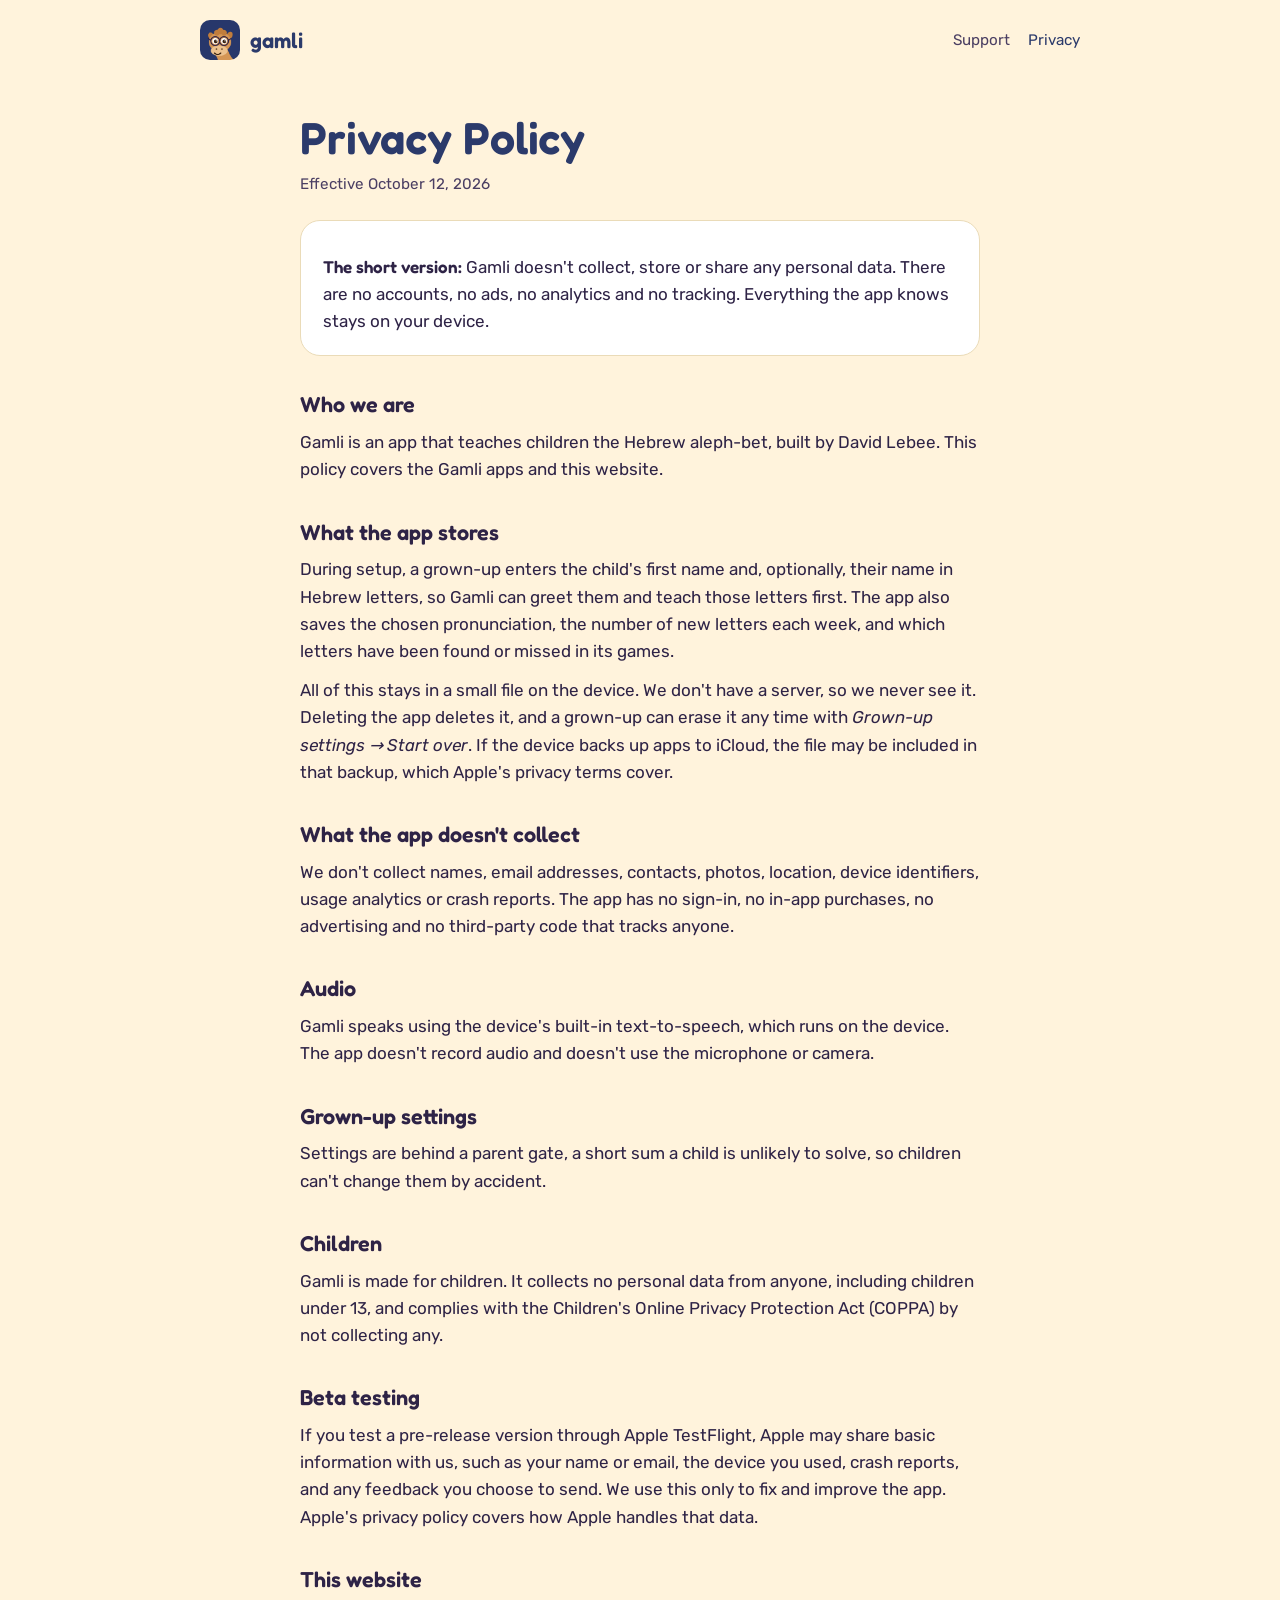
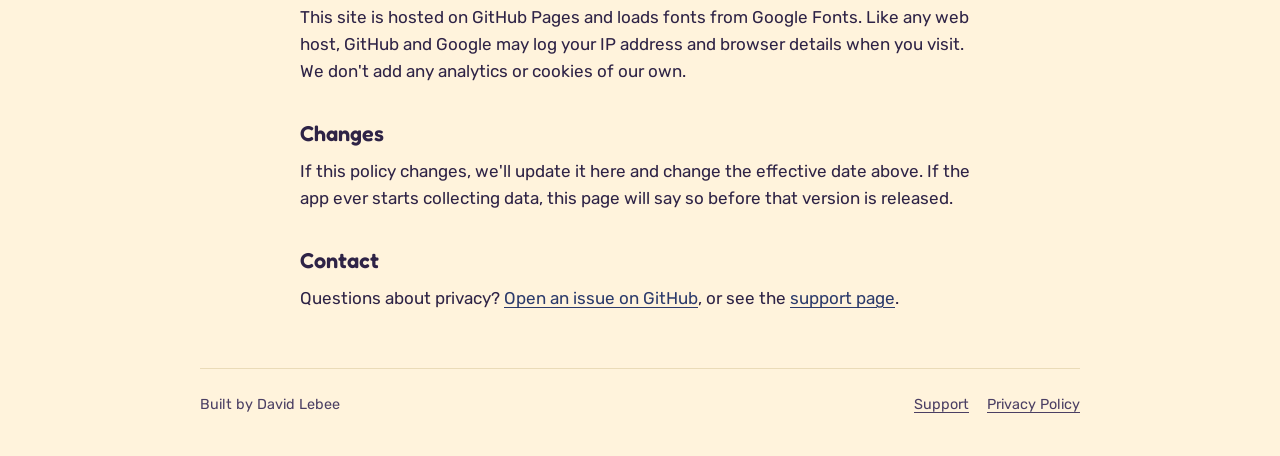
==== privacy/index.html @ b27580ad "Add the Gamli website, privacy policy and support page Co-Authored-By: Claude Opus 5.5 <noreply@anth" ====
<!doctype html>
<html lang="en">
<head>
<meta charset="utf-8">
<meta name="viewport" content="width=device-width, initial-scale=1">
<title>Gamli Privacy Policy</title>
<meta name="description" content="Gamli collects no personal data. Progress stays on your device.">
<link rel="icon" href="../assets/favicon.png">
<link rel="apple-touch-icon" href="../assets/apple-touch-icon.png">
<link rel="preconnect" href="https://fonts.googleapis.com">
<link rel="preconnect" href="https://fonts.gstatic.com" crossorigin>
<link rel="stylesheet" href="https://fonts.googleapis.com/css2?family=Fredoka:wght@500;600&family=Rubik:wght@400;500&display=swap">
<link rel="stylesheet" href="../assets/site.css">
</head>
<body>
<header class="top">
  <a class="brand" href="../"><img src="../assets/icon-256.png" alt=""><span>gamli</span></a>
  <nav><a href="../support/">Support</a><a href="./" aria-current="page">Privacy</a></nav>
</header>

<main class="narrow doc">
  <h1>Privacy Policy</h1>
  <p class="meta">Effective October 12, 2026</p>

  <div class="summary">
    <p><b>The short version:</b> Gamli doesn't collect, store or share any personal data. There are no accounts, no ads, no analytics and no tracking. Everything the app knows stays on your device.</p>
  </div>

  <h2>Who we are</h2>
  <p>Gamli is an app that teaches children the Hebrew aleph-bet, built by David Lebee. This policy covers the Gamli apps and this website.</p>

  <h2>What the app stores</h2>
  <p>During setup, a grown-up enters the child's first name and, optionally, their name in Hebrew letters, so Gamli can greet them and teach those letters first. The app also saves the chosen pronunciation, the number of new letters each week, and which letters have been found or missed in its games.</p>
  <p>All of this stays in a small file on the device. We don't have a server, so we never see it. Deleting the app deletes it, and a grown-up can erase it any time with <em>Grown-up settings → Start over</em>. If the device backs up apps to iCloud, the file may be included in that backup, which Apple's privacy terms cover.</p>

  <h2>What the app doesn't collect</h2>
  <p>We don't collect names, email addresses, contacts, photos, location, device identifiers, usage analytics or crash reports. The app has no sign-in, no in-app purchases, no advertising and no third-party code that tracks anyone.</p>

  <h2>Audio</h2>
  <p>Gamli speaks using the device's built-in text-to-speech, which runs on the device. The app doesn't record audio and doesn't use the microphone or camera.</p>

  <h2>Grown-up settings</h2>
  <p>Settings are behind a parent gate, a short sum a child is unlikely to solve, so children can't change them by accident.</p>

  <h2>Children</h2>
  <p>Gamli is made for children. It collects no personal data from anyone, including children under 13, and complies with the Children's Online Privacy Protection Act (COPPA) by not collecting any.</p>

  <h2>Beta testing</h2>
  <p>If you test a pre-release version through Apple TestFlight, Apple may share basic information with us, such as your name or email, the device you used, crash reports, and any feedback you choose to send. We use this only to fix and improve the app. Apple's privacy policy covers how Apple handles that data.</p>

  <h2>This website</h2>
  <p>This site is hosted on GitHub Pages and loads fonts from Google Fonts. Like any web host, GitHub and Google may log your IP address and browser details when you visit. We don't add any analytics or cookies of our own.</p>

  <h2>Changes</h2>
  <p>If this policy changes, we'll update it here and change the effective date above. If the app ever starts collecting data, this page will say so before that version is released.</p>

  <h2>Contact</h2>
  <p>Questions about privacy? <a href="https://github.com/dlebee/gamli-public/issues">Open an issue on GitHub</a>, or see the <a href="../support/">support page</a>.</p>
</main>

<footer>
  <span>Built by David Lebee</span>
  <nav><a href="../support/">Support</a><a href="./">Privacy Policy</a></nav>
</footer>
</body>
</html>
---- assets/site.css ----
/* Gamli site. Colors from the Gamli brand board. */
:root {
  --tapestry: #A3282B; --navy: #2B3A6B; --gold: #E8A93A; --olive: #2F7D6D;
  --sunrise: #FFC93C; --sky: #3D7BF2; --ink: #2E2346; --mute: #4B3F63;
  --ground: #FFF3DC; --panel: #FFFFFF; --line: #EADBB8;
  --display: "Fredoka", "Rubik", ui-rounded, system-ui, sans-serif;
  --body: "Rubik", system-ui, sans-serif;
  color-scheme: light;
}
* { box-sizing: border-box; }
html { -webkit-text-size-adjust: 100%; }
body { margin: 0; background: var(--ground); color: var(--ink); font: 17px/1.6 var(--body); padding-inline: 20px; }
a { color: var(--navy); text-underline-offset: 3px; }
a:focus-visible { outline: 3px solid var(--sunrise); outline-offset: 2px; border-radius: 6px; }
h1, h2, h3 { font-family: var(--display); line-height: 1.15; margin: 0; text-wrap: balance; }
p { margin: 0; }
.he { font-family: var(--display); direction: rtl; unicode-bidi: isolate; }

.top { display: flex; align-items: center; justify-content: space-between; gap: 16px; padding-block: 20px; max-width: 880px; margin: 0 auto; }
.brand { display: flex; align-items: center; gap: 10px; text-decoration: none; color: var(--navy); }
.brand img { width: 40px; height: 40px; border-radius: 10px; }
.brand span { font-family: var(--display); font-weight: 600; font-size: 1.35rem; }
.top nav { display: flex; gap: 18px; font-size: .95rem; }
.top nav a { color: var(--mute); text-decoration: none; }
.top nav a:hover, .top nav a[aria-current="page"] { color: var(--navy); }

.wrap { max-width: 880px; margin: 0 auto; }
.narrow { max-width: 680px; margin: 0 auto; }
.hero { display: grid; grid-template-columns: auto 1fr; gap: 36px; align-items: center; padding-block: 48px 56px; }
.hero img { width: 160px; height: 160px; border-radius: 36px; box-shadow: 0 24px 48px -24px rgba(43, 58, 107, .55); }
.hero h1 { font-size: clamp(2.6rem, 7vw, 4.2rem); font-weight: 600; color: var(--navy); }
.tagline { margin-top: 10px; display: flex; flex-direction: column; }
.tagline .he { font-size: 1.7rem; font-weight: 600; color: var(--tapestry); text-align: left; }
.tagline .en { color: var(--mute); }
.lede { color: var(--mute); margin-top: 16px; max-width: 52ch; }
.badge { display: inline-block; margin-top: 20px; padding: 8px 14px; border-radius: 999px; background: color-mix(in srgb, var(--sunrise) 45%, var(--panel)); font-weight: 500; font-size: .9rem; }

.doc { padding-block: 32px 56px; }
.doc h1 { font-size: clamp(2rem, 5vw, 2.8rem); font-weight: 600; color: var(--navy); }
.doc .meta { color: var(--mute); margin-top: 8px; font-size: .95rem; }
.doc h2 { font-size: 1.35rem; font-weight: 600; margin-top: 36px; }
.doc p, .doc ul { margin-top: 12px; }
.doc ul { padding-left: 1.2em; }
.doc li + li { margin-top: 6px; }
.summary { background: var(--panel); border: 1px solid var(--line); border-radius: 20px; padding: 20px 22px; margin-top: 24px; }
.summary b { font-family: var(--display); font-weight: 600; }

footer { border-top: 1px solid var(--line); padding-block: 24px 40px; max-width: 880px; margin: 0 auto; display: flex; justify-content: space-between; flex-wrap: wrap; gap: 12px; color: var(--mute); font-size: .9rem; }
footer nav { display: flex; gap: 18px; }
footer a { color: var(--mute); }

@media (max-width: 640px) {
  .hero { grid-template-columns: 1fr; gap: 20px; padding-block: 24px 40px; }
  .hero img { width: 112px; height: 112px; border-radius: 26px; }
}
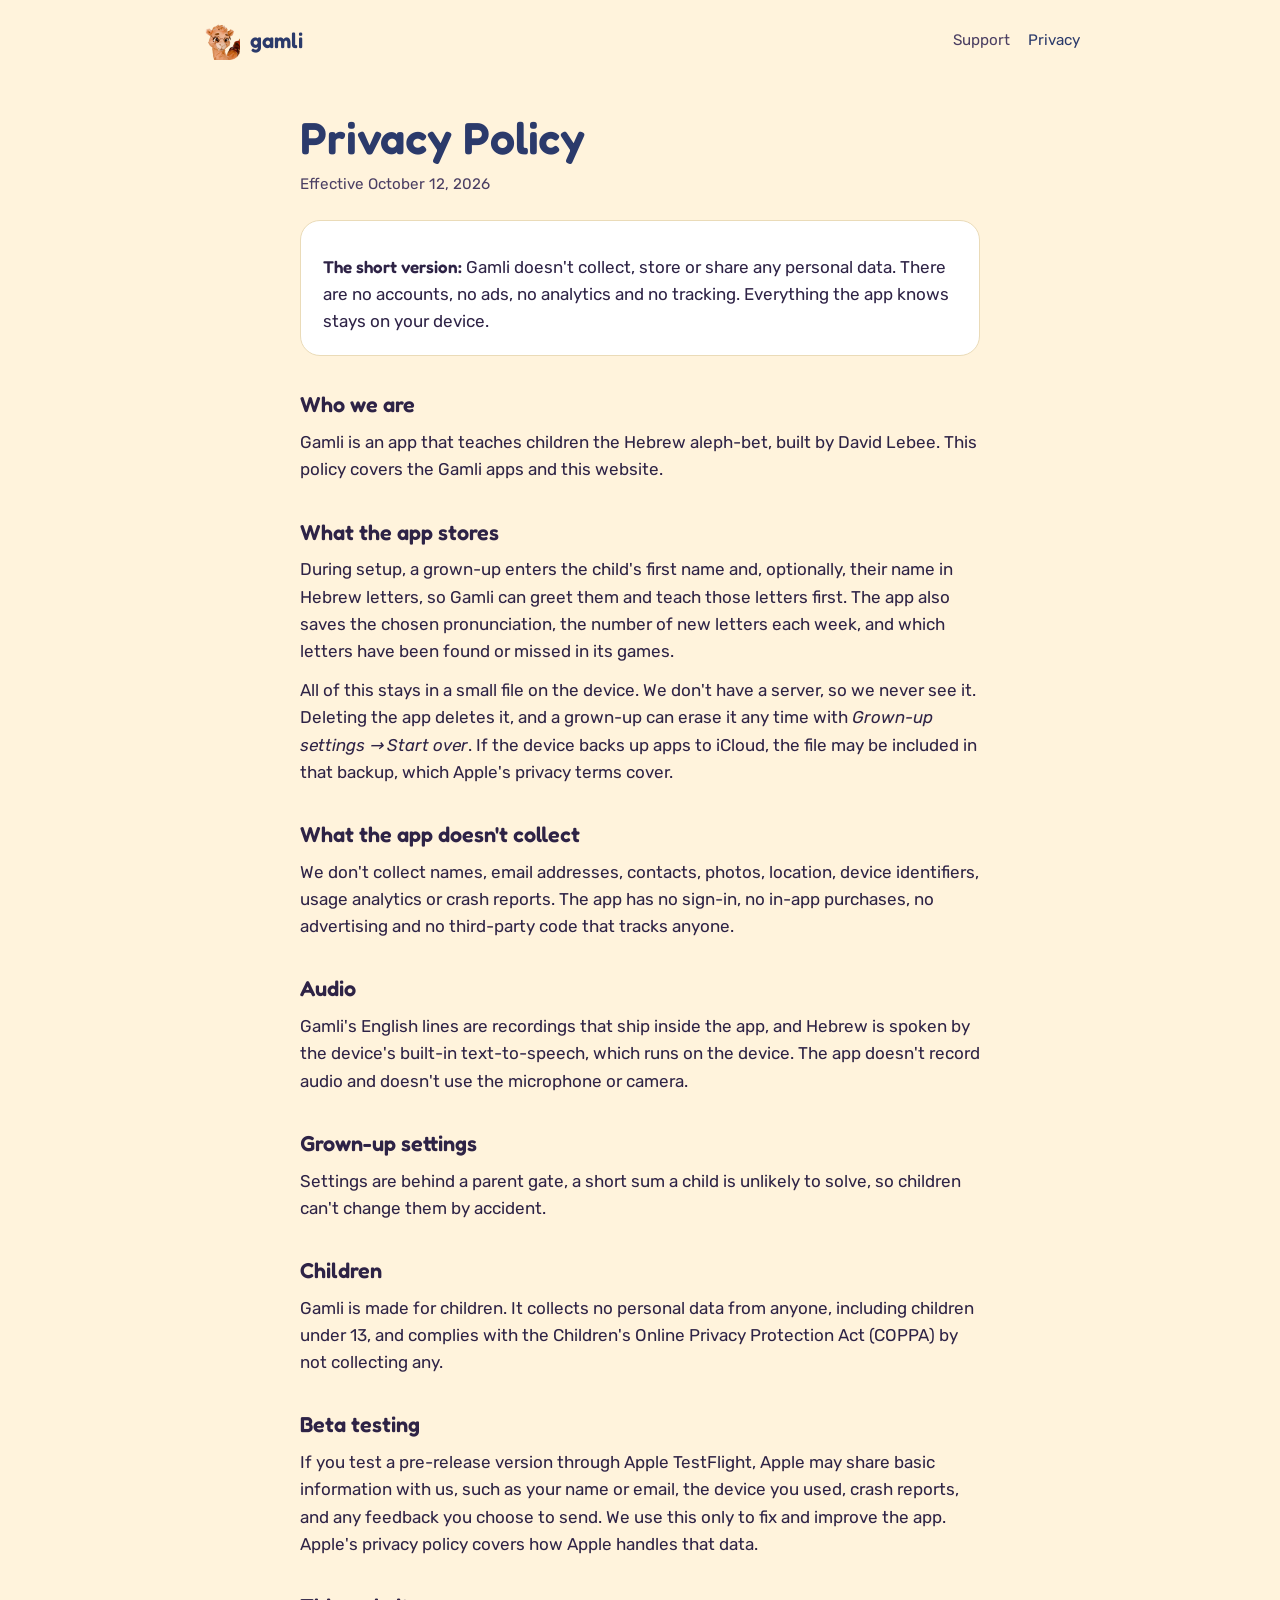
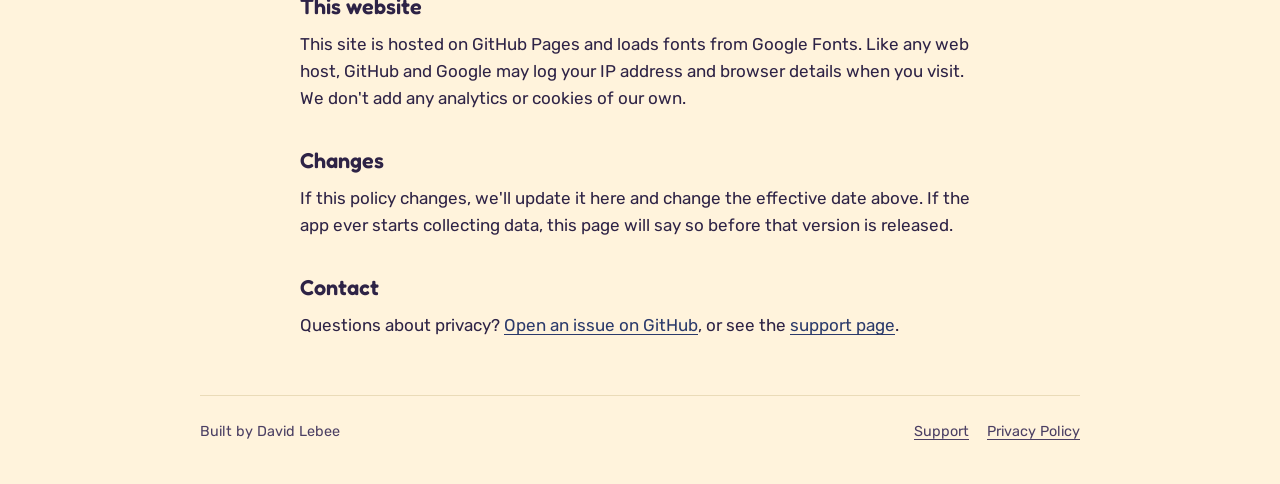
==== commit f9659299: "Privacy: mention the recorded voice Co-Authored-By: Claude Opus 5.5 <noreply@anthropic.com>" ====
--- a/privacy/index.html
+++ b/privacy/index.html
@@ -37,7 +37,7 @@
   <p>We don't collect names, email addresses, contacts, photos, location, device identifiers, usage analytics or crash reports. The app has no sign-in, no in-app purchases, no advertising and no third-party code that tracks anyone.</p>
 
   <h2>Audio</h2>
-  <p>Gamli speaks using the device's built-in text-to-speech, which runs on the device. The app doesn't record audio and doesn't use the microphone or camera.</p>
+  <p>Gamli's English lines are recordings that ship inside the app, and Hebrew is spoken by the device's built-in text-to-speech, which runs on the device. The app doesn't record audio and doesn't use the microphone or camera.</p>
 
   <h2>Grown-up settings</h2>
   <p>Settings are behind a parent gate, a short sum a child is unlikely to solve, so children can't change them by accident.</p>
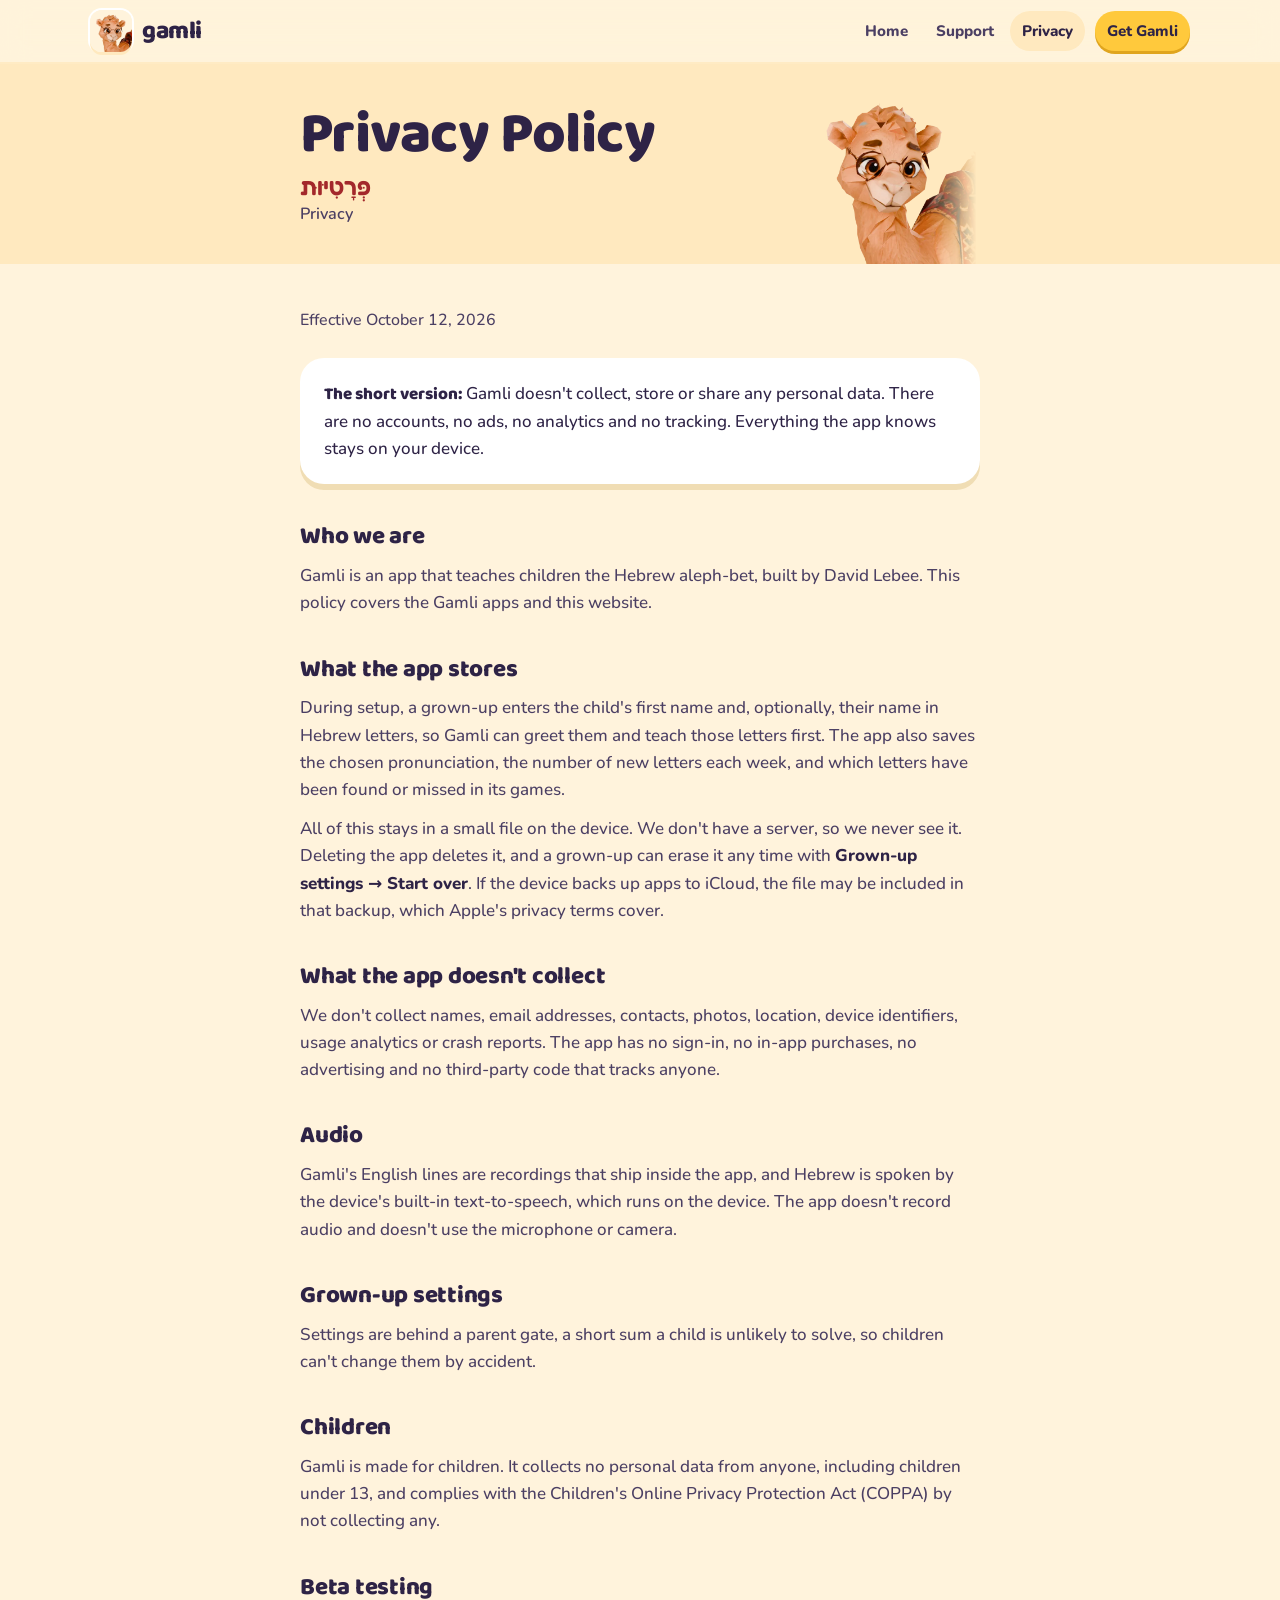
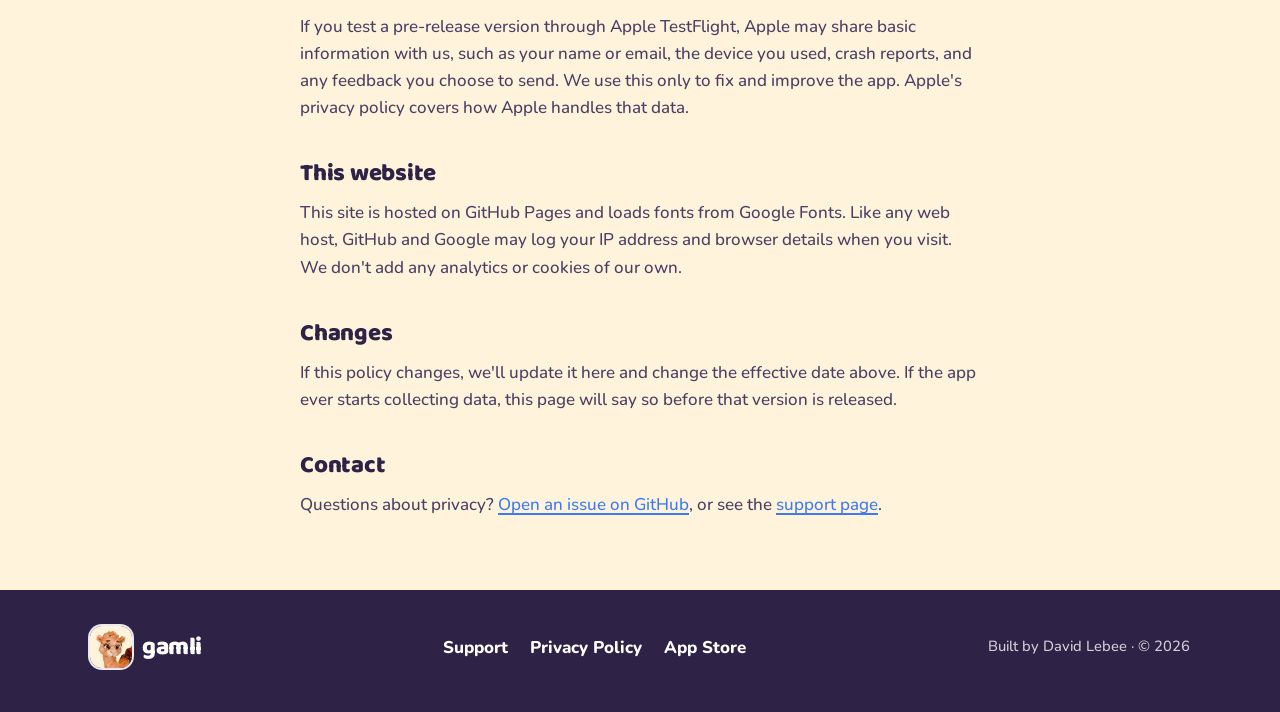
==== commit 3645d9f0: "Redesigned site: parallax hero, journey, games, grown-ups, FAQ Co-Authored-By: Claude Opus 5.5 <nore" ====
--- a/privacy/index.html
+++ b/privacy/index.html
@@ -6,20 +6,37 @@
 <title>Gamli Privacy Policy</title>
 <meta name="description" content="Gamli collects no personal data. Progress stays on your device.">
 <link rel="icon" href="../assets/favicon.png">
+<meta name="theme-color" content="#FFF3DC">
 <link rel="apple-touch-icon" href="../assets/apple-touch-icon.png">
 <link rel="preconnect" href="https://fonts.googleapis.com">
 <link rel="preconnect" href="https://fonts.gstatic.com" crossorigin>
-<link rel="stylesheet" href="https://fonts.googleapis.com/css2?family=Fredoka:wght@500;600&family=Rubik:wght@400;500&display=swap">
+<link rel="stylesheet" href="https://fonts.googleapis.com/css2?family=Baloo+2:wght@600;700;800&family=Fredoka:wght@500;600&family=Nunito:wght@500;700;800&display=swap">
 <link rel="stylesheet" href="../assets/site.css">
 </head>
 <body>
 <header class="top">
-  <a class="brand" href="../"><img src="../assets/icon-256.png" alt=""><span>gamli</span></a>
-  <nav><a href="../support/">Support</a><a href="./" aria-current="page">Privacy</a></nav>
+  <div class="wrap top-inner">
+    <a class="brand" href="../"><img src="../assets/icon-256.png" alt="" width="42" height="42"><span>gamli</span></a>
+    <nav aria-label="Main">
+      <a class="wide" href="../">Home</a>
+      <a href="../support/">Support</a>
+      <a href="../privacy/" aria-current="page">Privacy</a>
+      <a class="pill wide" href="https://apps.apple.com/app/id6821842256">Get Gamli</a>
+    </nav>
+  </div>
 </header>
 
+<section class="doc-hero">
+  <div class="narrow">
+    <div>
+      <h1>Privacy Policy</h1>
+      <p class="duo"><span class="he">פְּרָטִיּוּת</span><span class="en">Privacy</span></p>
+    </div>
+    <img class="fade-right" src="../assets/gamli/face.webp" alt="" width="640" height="640">
+  </div>
+</section>
+
 <main class="narrow doc">
-  <h1>Privacy Policy</h1>
   <p class="meta">Effective October 12, 2026</p>
 
   <div class="summary">
@@ -58,9 +75,12 @@
   <p>Questions about privacy? <a href="https://github.com/dlebee/gamli-public/issues">Open an issue on GitHub</a>, or see the <a href="../support/">support page</a>.</p>
 </main>
 
-<footer>
-  <span>Built by David Lebee</span>
-  <nav><a href="../support/">Support</a><a href="./">Privacy Policy</a></nav>
+<footer class="foot">
+  <div class="wrap">
+    <a class="brand" href="../"><img src="../assets/icon-256.png" alt="" width="42" height="42"><span>gamli</span></a>
+    <nav aria-label="Footer"><a href="../support/">Support</a><a href="../privacy/">Privacy Policy</a><a href="https://apps.apple.com/app/id6821842256">App Store</a></nav>
+    <p class="credit">Built by David Lebee · © 2026</p>
+  </div>
 </footer>
 </body>
 </html>
--- a/assets/site.css
+++ b/assets/site.css
@@ -1,55 +1,481 @@
-/* Gamli site. Colors from the Gamli brand board. */
+/* Gamli site. Colors from the Gamli brand board; shared by the home, support and privacy pages. */
 :root {
-  --tapestry: #A3282B; --navy: #2B3A6B; --gold: #E8A93A; --olive: #2F7D6D;
-  --sunrise: #FFC93C; --sky: #3D7BF2; --ink: #2E2346; --mute: #4B3F63;
-  --ground: #FFF3DC; --panel: #FFFFFF; --line: #EADBB8;
-  --display: "Fredoka", "Rubik", ui-rounded, system-ui, sans-serif;
-  --body: "Rubik", system-ui, sans-serif;
+  --sand: #FFF3DC;
+  --sand-deep: #FFE9BF;
+  --sun: #FFC93C;
+  --sun-deep: #E0A51E;
+  --night: #2E2346;
+  --night-deep: #221A36;
+  --mute: #4B3F63;
+  --sky: #3D7BF2;
+  --berry: #FF5A8A;
+  --oasis: #1FB5A8;
+  --tapestry: #A3282B;
+  --gold: #E8A93A;
+  --panel: #FFFFFF;
+  --line: #F0DDB4;
+  --display: "Baloo 2", "Fredoka", ui-rounded, system-ui, sans-serif;
+  --body: "Nunito", "Fredoka", ui-rounded, system-ui, sans-serif;
+  --hebrew: "Fredoka", "Baloo 2", system-ui, sans-serif;
+  --radius: 28px;
+  --gutter: 20px;
   color-scheme: light;
 }
+
 * { box-sizing: border-box; }
-html { -webkit-text-size-adjust: 100%; }
-body { margin: 0; background: var(--ground); color: var(--ink); font: 17px/1.6 var(--body); padding-inline: 20px; }
-a { color: var(--navy); text-underline-offset: 3px; }
-a:focus-visible { outline: 3px solid var(--sunrise); outline-offset: 2px; border-radius: 6px; }
-h1, h2, h3 { font-family: var(--display); line-height: 1.15; margin: 0; text-wrap: balance; }
+html { -webkit-text-size-adjust: 100%; scroll-behavior: smooth; scroll-padding-top: 80px; }
+body {
+  margin: 0; background: var(--sand); color: var(--night);
+  font: 500 17px/1.6 var(--body); overflow-x: clip;
+}
+img, video { max-width: 100%; height: auto; }
+a { color: var(--sky); text-underline-offset: 3px; text-decoration-thickness: 2px; }
+a:focus-visible, button:focus-visible, summary:focus-visible { outline: 3px solid var(--sky); outline-offset: 3px; border-radius: 10px; }
+h1, h2, h3 { font-family: var(--display); line-height: 1.08; margin: 0; text-wrap: balance; letter-spacing: -.01em; }
 p { margin: 0; }
-.he { font-family: var(--display); direction: rtl; unicode-bidi: isolate; }
-
-.top { display: flex; align-items: center; justify-content: space-between; gap: 16px; padding-block: 20px; max-width: 880px; margin: 0 auto; }
-.brand { display: flex; align-items: center; gap: 10px; text-decoration: none; color: var(--navy); }
-.brand img { width: 40px; height: 40px; border-radius: 10px; }
-.brand span { font-family: var(--display); font-weight: 600; font-size: 1.35rem; }
-.top nav { display: flex; gap: 18px; font-size: .95rem; }
-.top nav a { color: var(--mute); text-decoration: none; }
-.top nav a:hover, .top nav a[aria-current="page"] { color: var(--navy); }
-
-.wrap { max-width: 880px; margin: 0 auto; }
-.narrow { max-width: 680px; margin: 0 auto; }
-.hero { display: grid; grid-template-columns: auto 1fr; gap: 36px; align-items: center; padding-block: 48px 56px; }
-.hero img { width: 160px; height: 160px; border-radius: 36px; box-shadow: 0 24px 48px -24px rgba(43, 58, 107, .55); }
-.hero h1 { font-size: clamp(2.6rem, 7vw, 4.2rem); font-weight: 600; color: var(--navy); }
-.tagline { margin-top: 10px; display: flex; flex-direction: column; }
-.tagline .he { font-size: 1.7rem; font-weight: 600; color: var(--tapestry); text-align: left; }
-.tagline .en { color: var(--mute); }
-.lede { color: var(--mute); margin-top: 16px; max-width: 52ch; }
-.badge { display: inline-block; margin-top: 20px; padding: 8px 14px; border-radius: 999px; background: color-mix(in srgb, var(--sunrise) 45%, var(--panel)); font-weight: 500; font-size: .9rem; }
-
-.doc { padding-block: 32px 56px; }
-.doc h1 { font-size: clamp(2rem, 5vw, 2.8rem); font-weight: 600; color: var(--navy); }
-.doc .meta { color: var(--mute); margin-top: 8px; font-size: .95rem; }
-.doc h2 { font-size: 1.35rem; font-weight: 600; margin-top: 36px; }
-.doc p, .doc ul { margin-top: 12px; }
+.wrap { max-width: 1140px; margin: 0 auto; padding-inline: var(--gutter); }
+.narrow { max-width: 720px; margin: 0 auto; padding-inline: var(--gutter); }
+.sr-only { position: absolute; width: 1px; height: 1px; overflow: hidden; clip: rect(0 0 0 0); white-space: nowrap; }
+
+/* Hebrew always sits above its English. */
+.he { font-family: var(--hebrew); direction: rtl; unicode-bidi: isolate; font-weight: 600; }
+.duo { display: flex; flex-direction: column; gap: 0; }
+.duo .he { line-height: 1.25; }
+.duo .en { font-size: .88em; color: var(--mute); font-weight: 600; }
+
+/* ---------- header ---------- */
+.top {
+  position: sticky; top: 0; z-index: 50;
+  background: color-mix(in srgb, var(--sand) 84%, transparent);
+  -webkit-backdrop-filter: blur(14px) saturate(1.3); backdrop-filter: blur(14px) saturate(1.3);
+  border-bottom: 2px solid color-mix(in srgb, var(--sand-deep) 80%, transparent);
+}
+.top-inner { display: flex; align-items: center; justify-content: space-between; gap: 16px; padding-block: 10px; }
+.brand { display: flex; align-items: center; gap: 10px; text-decoration: none; color: var(--night); }
+.brand img { width: 42px; height: 42px; border-radius: 12px; box-shadow: 0 3px 0 var(--sand-deep), 0 0 0 2px #fff; }
+.brand span { font-family: var(--display); font-weight: 800; font-size: 1.55rem; letter-spacing: -.02em; line-height: 1; }
+.top nav { display: flex; align-items: center; gap: 4px; }
+.top nav a {
+  color: var(--mute); text-decoration: none; font-weight: 800; font-size: .95rem;
+  padding: 8px 12px; border-radius: 999px; transition: background .2s ease, color .2s ease;
+}
+.top nav a:hover { background: var(--sand-deep); color: var(--night); }
+.top nav a[aria-current="page"] { background: var(--sand-deep); color: var(--night); }
+.top nav .pill { background: var(--sun); color: var(--night); box-shadow: 0 3px 0 var(--sun-deep); margin-left: 6px; }
+.top nav .pill:hover { background: var(--sun); transform: translateY(-1px); }
+
+/* ---------- chunky buttons ---------- */
+.button {
+  --face: var(--sun); --ledge: var(--sun-deep); --ink: var(--night);
+  display: inline-flex; align-items: center; justify-content: center; gap: 10px;
+  padding: 16px 26px 14px; border-radius: 22px; background: var(--face); color: var(--ink);
+  font-family: var(--display); font-weight: 800; font-size: 1.15rem; line-height: 1.1; text-decoration: none;
+  box-shadow: 0 6px 0 var(--ledge), 0 16px 28px -14px rgba(46, 35, 70, .55);
+  transform: translateY(0); transition: transform .15s ease, box-shadow .15s ease;
+}
+.button:hover { transform: translateY(-2px); box-shadow: 0 8px 0 var(--ledge), 0 20px 30px -14px rgba(46, 35, 70, .55); }
+.button:active { transform: translateY(5px); box-shadow: 0 1px 0 var(--ledge), 0 6px 12px -8px rgba(46, 35, 70, .5); }
+.button small { display: block; font-family: var(--body); font-size: .72rem; font-weight: 800; letter-spacing: .06em; text-transform: uppercase; opacity: .7; }
+.button .stack { display: flex; flex-direction: column; align-items: flex-start; }
+.button svg { width: 26px; height: 26px; flex: none; }
+.button.ghost { --face: #fff; --ledge: var(--sand-deep); }
+.button.white { --face: #fff; --ledge: var(--sun-deep); }
+
+/* ---------- long-form pages (support, privacy) ---------- */
+.doc-hero { background: var(--sand-deep); padding-block: 40px 36px; position: relative; overflow: hidden; }
+.doc-hero .narrow { display: flex; align-items: center; justify-content: space-between; gap: 20px; }
+.doc-hero h1 { font-size: clamp(2.4rem, 7vw, 3.6rem); font-weight: 800; }
+.doc-hero .duo { margin-top: 6px; font-size: 1.15rem; }
+.doc-hero .duo .he { color: var(--tapestry); font-size: 1.5rem; text-align: left; }
+.doc-hero img { width: clamp(110px, 26vw, 180px); height: auto; flex: none; margin-block: -20px -36px; }
+.doc-hero img.fade-right { -webkit-mask: linear-gradient(to right, #000 70%, transparent 98%); mask: linear-gradient(to right, #000 70%, transparent 98%); }
+.doc { padding-block: 32px 72px; }
+.doc .meta { color: var(--mute); font-size: 1rem; }
+.doc h2 { font-size: 1.5rem; font-weight: 800; margin-top: 40px; }
+.doc p, .doc ul { margin-top: 12px; color: var(--mute); }
 .doc ul { padding-left: 1.2em; }
 .doc li + li { margin-top: 6px; }
-.summary { background: var(--panel); border: 1px solid var(--line); border-radius: 20px; padding: 20px 22px; margin-top: 24px; }
-.summary b { font-family: var(--display); font-weight: 600; }
-
-footer { border-top: 1px solid var(--line); padding-block: 24px 40px; max-width: 880px; margin: 0 auto; display: flex; justify-content: space-between; flex-wrap: wrap; gap: 12px; color: var(--mute); font-size: .9rem; }
-footer nav { display: flex; gap: 18px; }
-footer a { color: var(--mute); }
-
-@media (max-width: 640px) {
-  .hero { grid-template-columns: 1fr; gap: 20px; padding-block: 24px 40px; }
-  .hero img { width: 112px; height: 112px; border-radius: 26px; }
-}
+.doc em { font-style: normal; font-weight: 800; color: var(--night); }
+.summary {
+  background: var(--panel); border-radius: 24px; padding: 22px 24px; margin-top: 24px;
+  box-shadow: 0 6px 0 var(--line);
+}
+.summary p { color: var(--night); margin: 0; }
+.summary b { font-family: var(--display); font-weight: 800; }
+.doc .card-q { background: var(--panel); border-radius: 24px; padding: 6px 24px 22px; margin-top: 18px; box-shadow: 0 6px 0 var(--line); }
+.doc .card-q h2 { margin-top: 16px; font-size: 1.3rem; }
+
+/* ---------- footer ---------- */
+.foot { background: var(--night); color: rgba(255, 255, 255, .78); position: relative; z-index: 20; }
+.foot .wrap { display: flex; flex-wrap: wrap; align-items: center; justify-content: space-between; gap: 18px 28px; padding-block: 36px 44px; }
+.foot .brand { color: #fff; }
+.foot .brand img { box-shadow: 0 0 0 2px rgba(255, 255, 255, .9); }
+.foot nav { display: flex; flex-wrap: wrap; gap: 8px 22px; }
+.foot a { color: #fff; font-weight: 800; text-decoration: none; }
+.foot a:hover { color: var(--sun); }
+.foot .credit { font-size: .92rem; }
+.foot .credit .he { color: var(--sun); }
+
+@media (max-width: 760px) {
+  .top nav .wide { display: none; }
+  .brand span { font-size: 1.4rem; }
+}
+@media (max-width: 420px) {
+  .doc-hero img { margin-block: -10px -30px; }
+}
+
+/* ======================================================================
+   Home page
+   ====================================================================== */
+[data-speed] { translate: 0 var(--py, 0); will-change: translate; }
+
+/* Each band is a rounded sheet that slides up over the one before it. */
+.band { position: relative; padding-block: clamp(72px, 11vw, 132px); border-radius: 44px 44px 0 0; margin-top: -44px; }
+.band-night { background: var(--night); color: #fff; }
+.band-deep { background: var(--sand-deep); }
+.band-sand { background: var(--sand); }
+.band-sky { background: var(--sky); color: #fff; }
+.band-sun { background: var(--sun); }
+
+.kicker {
+  display: inline-flex; align-items: center; gap: 8px; margin-bottom: 14px;
+  font-family: var(--display); font-weight: 800; font-size: .9rem; letter-spacing: .12em; text-transform: uppercase;
+  color: var(--tapestry);
+}
+.kicker::before { content: ""; width: 12px; height: 12px; border-radius: 4px; background: currentColor; rotate: 45deg; }
+.section-head { text-align: center; max-width: 760px; margin: 0 auto clamp(40px, 6vw, 64px); }
+.section-head h2 { font-size: clamp(2.3rem, 6.4vw, 4rem); font-weight: 800; }
+.section-head .duo { margin-top: 12px; align-items: center; font-size: 1.1rem; }
+.section-head .duo .he { font-size: 1.7rem; color: var(--tapestry); }
+.section-head p.lede { margin-top: 16px; font-size: 1.15rem; color: var(--mute); }
+.band-night .section-head .duo .he, .band-sky .section-head .duo .he { color: var(--sun); }
+.band-night .duo .en, .band-sky .duo .en { color: rgba(255, 255, 255, .8); }
+.band-night .kicker, .band-sky .kicker { color: var(--sun); }
+
+/* ---------- hero ---------- */
+.hero {
+  position: relative; isolation: isolate; overflow: hidden;
+  background:
+    radial-gradient(60% 55% at 78% 46%, rgba(255, 201, 60, .45) 0%, rgba(255, 201, 60, 0) 70%),
+    linear-gradient(180deg, #FFF7E8 0%, var(--sand) 55%, var(--sand-deep) 100%);
+  padding-block: 28px 120px;
+}
+.hero-grid {
+  display: grid; grid-template-columns: 1.05fr .95fr; grid-template-areas: "title art" "body art";
+  column-gap: 32px; align-items: center; min-height: min(80svh, 760px);
+}
+.hero-title { grid-area: title; align-self: end; }
+.hero-body { grid-area: body; align-self: start; }
+.hero-art { grid-area: art; position: relative; display: grid; place-items: center; }
+.hero h1 { font-size: clamp(2.9rem, 7.4vw, 5.6rem); font-weight: 800; line-height: .98; letter-spacing: -.025em; }
+.hero h1 .name {
+  color: var(--tapestry); white-space: nowrap;
+  text-decoration: underline wavy var(--sun); text-decoration-thickness: .08em; text-underline-offset: .14em; text-decoration-skip-ink: none;
+}
+.hero .tagline { margin-top: 22px; font-size: 1.15rem; }
+.hero .tagline .he { font-size: 2rem; color: var(--tapestry); text-align: left; }
+.hero-lede { margin-top: 18px; font-size: 1.18rem; max-width: 40ch; color: var(--mute); }
+.cta { margin-top: 30px; display: flex; flex-wrap: wrap; align-items: center; gap: 18px 16px; }
+.fine { margin-top: 18px; display: flex; flex-wrap: wrap; gap: 8px; }
+.chip {
+  display: inline-flex; align-items: center; gap: 6px; padding: 6px 12px; border-radius: 999px;
+  background: #fff; font-size: .85rem; font-weight: 800; color: var(--mute); box-shadow: 0 3px 0 var(--line);
+}
+.chip::before { content: ""; width: 8px; height: 8px; border-radius: 50%; background: var(--oasis); }
+
+/* the sun and its slowly turning rays */
+.sun { position: absolute; width: min(600px, 92vw); aspect-ratio: 1; border-radius: 50%; z-index: -1; }
+.sun::before {
+  content: ""; position: absolute; inset: -18%; border-radius: 50%;
+  background: repeating-conic-gradient(from 0deg, rgba(255, 201, 60, .28) 0 9deg, transparent 9deg 22.5deg);
+  -webkit-mask: radial-gradient(closest-side, #000 55%, transparent 100%); mask: radial-gradient(closest-side, #000 55%, transparent 100%);
+  animation: spin 80s linear infinite;
+}
+.sun::after {
+  content: ""; position: absolute; inset: 12%; border-radius: 50%;
+  background: radial-gradient(circle at 40% 35%, #FFE08A 0%, var(--sun) 55%, #F7B92E 100%);
+  box-shadow: 0 0 0 18px rgba(255, 201, 60, .22), 0 0 0 40px rgba(255, 201, 60, .12);
+}
+@keyframes spin { to { rotate: 360deg; } }
+.gamli-hero { position: relative; width: min(640px, 112%); }
+.gamli-hero img { display: block; width: 100%; height: auto; filter: drop-shadow(0 26px 22px rgba(120, 72, 20, .28)); animation: bob 5s ease-in-out infinite; transform-origin: 50% 90%; }
+@keyframes bob { 0%, 100% { transform: translateY(0) rotate(0); } 50% { transform: translateY(-10px) rotate(-1deg); } }
+.say {
+  position: absolute; z-index: 2; display: flex; flex-direction: column; gap: 0;
+  background: #fff; padding: 12px 18px 12px; border-radius: 24px 24px 24px 6px;
+  box-shadow: 0 6px 0 var(--sand-deep), 0 20px 30px -18px rgba(46, 35, 70, .5);
+  font-family: var(--display); line-height: 1.15;
+}
+.say .he { font-size: 1.45rem; color: var(--night); text-align: right; }
+.say .en { font-size: .92rem; color: var(--mute); font-weight: 700; text-align: right; }
+.hero .say { top: 0; right: 2%; animation: pop .6s .5s cubic-bezier(.2, 1.6, .4, 1) both; }
+@keyframes pop { from { opacity: 0; scale: .4; } }
+
+/* floating letter tiles, three depths */
+.drift { position: absolute; inset: 0; z-index: -2; pointer-events: none; }
+.tile {
+  position: absolute; left: var(--x); top: var(--y); width: calc(var(--s, 1) * 74px);
+}
+@media (max-width: 860px) {
+  .tile { left: var(--mx, var(--x)); top: var(--my, var(--y)); width: calc(var(--s, 1) * 56px); }
+}
+.tile > span {
+  display: flex; flex-direction: column; align-items: center; justify-content: center;
+  aspect-ratio: 1; border-radius: 24%; background: var(--c, #fff); color: var(--night);
+  box-shadow: 0 calc(var(--s, 1) * 6px) 0 rgba(46, 35, 70, .12), 0 18px 26px -18px rgba(46, 35, 70, .45);
+  rotate: var(--r, 0deg); animation: float var(--d, 7s) ease-in-out infinite; animation-delay: var(--dl, 0s);
+}
+.tile b { font-family: var(--hebrew); font-size: calc(var(--s, 1) * 2.4rem); font-weight: 600; line-height: 1; }
+.tile i { font-style: normal; font-weight: 800; font-size: calc(var(--s, 1) * .62rem); letter-spacing: .04em; color: var(--mute); margin-top: 2px; text-transform: uppercase; }
+.tile.far { opacity: .55; filter: blur(.6px); }
+@keyframes float { 0%, 100% { transform: translateY(0); } 50% { transform: translateY(-12px); } }
+
+/* dunes along the bottom of the hero */
+.dunes { position: absolute; left: 0; right: 0; bottom: 0; height: 200px; z-index: -1; pointer-events: none; }
+.dunes svg { position: absolute; left: -5%; width: 110%; bottom: 0; height: 100%; }
+
+/* ---------- phone and tablet frames ---------- */
+.phone {
+  position: relative; margin: 0; padding: 3.4%; background: var(--night-deep); border-radius: 15% / 7%;
+  box-shadow: 0 0 0 2px #4a3d68 inset, 0 0 0 5px rgba(255, 255, 255, .55), 0 40px 70px -30px rgba(46, 35, 70, .7);
+}
+.phone .screen { position: relative; overflow: hidden; border-radius: 12% / 5.6%; aspect-ratio: 1320 / 2868; background: var(--sand); }
+.phone img, .phone video { display: block; width: 100%; height: 100%; object-fit: cover; }
+.phone video { position: absolute; inset: 0; background: transparent; }
+.phone video.gone { display: none; }
+.tablet {
+  margin: 0; padding: 2.6%; background: var(--night-deep); border-radius: 5.5%;
+  box-shadow: 0 0 0 2px #4a3d68 inset, 0 0 0 6px rgba(255, 255, 255, .7), 0 40px 70px -30px rgba(46, 35, 70, .6);
+}
+.tablet img { display: block; width: 100%; height: auto; aspect-ratio: 2064 / 2752; border-radius: 3.2%; }
+
+/* ---------- showreel ---------- */
+.band-night { overflow: hidden; }
+.stars { position: absolute; inset: 0; pointer-events: none; opacity: .9;
+  background:
+    radial-gradient(2px 2px at 8% 18%, #fff 50%, transparent 51%),
+    radial-gradient(2px 2px at 22% 64%, rgba(255,255,255,.7) 50%, transparent 51%),
+    radial-gradient(3px 3px at 35% 12%, var(--sun) 50%, transparent 51%),
+    radial-gradient(2px 2px at 48% 82%, #fff 50%, transparent 51%),
+    radial-gradient(2px 2px at 63% 22%, rgba(255,255,255,.6) 50%, transparent 51%),
+    radial-gradient(3px 3px at 77% 70%, var(--sun) 50%, transparent 51%),
+    radial-gradient(2px 2px at 88% 14%, #fff 50%, transparent 51%),
+    radial-gradient(2px 2px at 94% 48%, rgba(255,255,255,.7) 50%, transparent 51%),
+    radial-gradient(2px 2px at 14% 90%, rgba(255,255,255,.6) 50%, transparent 51%),
+    radial-gradient(2px 2px at 56% 46%, rgba(255,255,255,.35) 50%, transparent 51%);
+}
+.moon { position: absolute; top: 9%; right: 7%; width: 64px; aspect-ratio: 1; border-radius: 50%; box-shadow: -14px 8px 0 0 var(--sun); rotate: -20deg; opacity: .95; }
+.reel { display: grid; grid-template-columns: 1fr auto; gap: clamp(32px, 6vw, 80px); align-items: center; position: relative; }
+.reel-copy h2 { font-size: clamp(2.4rem, 6vw, 4rem); font-weight: 800; }
+.reel-copy h2 em { font-style: normal; color: var(--sun); }
+.reel-copy p.lede { margin-top: 18px; font-size: 1.15rem; color: rgba(255, 255, 255, .82); max-width: 40ch; }
+.reel-copy .duo { margin-top: 22px; font-size: 1.05rem; }
+.reel-copy .duo .he { color: var(--sun); font-size: 1.6rem; text-align: left; }
+.reel-stage { position: relative; width: min(330px, 74vw); justify-self: center; }
+.reel-stage .phone { rotate: 3deg; z-index: 1; }
+.reel-stage .peek { position: absolute; width: 62%; left: -46%; bottom: 6%; z-index: 0; -webkit-mask: linear-gradient(#000 70%, transparent 96%); mask: linear-gradient(#000 70%, transparent 96%); }
+.reel-stage .say { right: -14%; top: 8%; z-index: 3; }
+
+/* ---------- journey path ---------- */
+.path-wrap { position: relative; max-width: 980px; margin: 0 auto; }
+.path { list-style: none; margin: 0; padding: 0; position: relative; }
+.path-line { position: absolute; inset: 0; width: 100%; height: 100%; pointer-events: none; overflow: visible; }
+.path-line path { fill: none; stroke: var(--gold); stroke-width: 6; stroke-linecap: round; stroke-dasharray: 2 16; vector-effect: non-scaling-stroke; }
+.stop { position: relative; display: grid; grid-template-columns: 1fr 1fr; align-items: center; gap: 56px; }
+.stop + .stop { margin-top: 28px; }
+.stop-card {
+  position: relative; background: #fff; border-radius: var(--radius); padding: 26px 26px 24px;
+  box-shadow: 0 8px 0 color-mix(in srgb, var(--c) 30%, var(--line)), 0 24px 40px -28px rgba(46, 35, 70, .5);
+}
+.stop:nth-child(even) .stop-card { grid-column: 2; }
+.stop:nth-child(even) .stop-sample { grid-column: 1; grid-row: 1; justify-self: end; }
+.badge {
+  position: absolute; top: -22px; left: 22px; width: 54px; height: 54px; border-radius: 18px;
+  display: grid; place-items: center; background: var(--c); color: #fff; rotate: -6deg;
+  font-family: var(--display); font-weight: 800; font-size: 1.7rem; line-height: 1;
+  box-shadow: 0 5px 0 color-mix(in srgb, var(--c) 70%, #000);
+}
+.stop-card h3 { font-size: 1.9rem; font-weight: 800; margin-top: 18px; display: flex; align-items: baseline; justify-content: space-between; gap: 12px; flex-wrap: wrap; }
+.stop-card h3 .he { color: var(--c); font-size: 1.5rem; }
+.stop-card h3 .duo { align-items: flex-end; }
+.stop-card h3 .duo .en { font-size: .78rem; font-family: var(--body); letter-spacing: .06em; text-transform: uppercase; }
+.stop-card p { margin-top: 10px; color: var(--mute); }
+.stop-sample {
+  justify-self: start; display: flex; flex-direction: column; align-items: center; gap: 4px;
+  background: color-mix(in srgb, var(--c) 14%, #fff); border: 3px dashed color-mix(in srgb, var(--c) 45%, transparent);
+  border-radius: 26px; padding: 16px 22px; text-align: center; rotate: var(--tilt, 2deg);
+}
+.stop-sample .he { font-size: clamp(1.8rem, 4.4vw, 2.6rem); line-height: 1.3; color: var(--night); }
+.stop-sample .en { font-weight: 800; color: var(--mute); font-size: .95rem; }
+.graduate {
+  margin: 56px auto 0; max-width: 640px; display: flex; align-items: center; gap: 18px;
+  background: var(--night); color: #fff; border-radius: var(--radius); padding: 18px 24px 18px 18px;
+  box-shadow: 0 8px 0 var(--night-deep);
+}
+.graduate img { width: 96px; height: auto; flex: none; margin-block: -30px -10px; }
+.graduate b { font-family: var(--display); font-size: 1.35rem; font-weight: 800; line-height: 1.15; display: block; }
+.graduate span { color: rgba(255, 255, 255, .8); font-size: .98rem; }
+
+/* ---------- games ---------- */
+.games {
+  display: grid; grid-template-columns: repeat(3, 1fr); gap: 26px;
+  list-style: none; margin: 0; padding: 0;
+}
+.game {
+  --c: var(--berry);
+  position: relative; display: flex; flex-direction: column; border-radius: 32px; overflow: hidden;
+  background: var(--c); color: #fff; min-width: 0;
+  box-shadow: 0 8px 0 color-mix(in srgb, var(--c) 72%, #000), 0 26px 40px -28px rgba(46, 35, 70, .6);
+}
+.game-shot { position: relative; padding: 30px 0 0; display: flex; justify-content: center; height: 330px; overflow: hidden; }
+.game-shot::before { content: ""; position: absolute; width: 260px; aspect-ratio: 1; border-radius: 50%; background: rgba(255, 255, 255, .16); top: 30px; }
+.game-shot .phone { width: 200px; height: max-content; rotate: var(--tilt, -4deg); }
+.game-text { background: #fff; color: var(--night); padding: 20px 22px 24px; flex: 1; position: relative; }
+.game-text .duo { position: absolute; top: -26px; right: 18px; background: var(--sun); color: var(--night); padding: 6px 14px 6px; border-radius: 16px; box-shadow: 0 4px 0 var(--sun-deep); rotate: 2deg; text-align: right; }
+.game-text .duo .he { font-size: 1.25rem; }
+.game-text .duo .en { font-size: .75rem; color: var(--night); opacity: .75; }
+.game-text h3 { font-size: 1.55rem; font-weight: 800; margin-top: 6px; }
+.game-text p { margin-top: 6px; color: var(--mute); font-size: 1rem; }
+.swipe-hint { display: none; }
+
+/* ---------- graduation ---------- */
+.band-sky { overflow: hidden; }
+.confetti { position: absolute; inset: 0; pointer-events: none; }
+.confetti i { position: absolute; left: var(--x); top: var(--y); width: 12px; height: 18px; border-radius: 3px; background: var(--c); rotate: var(--r); opacity: .9; }
+.party { display: grid; grid-template-columns: auto 1fr; gap: clamp(32px, 6vw, 80px); align-items: center; position: relative; }
+.party-stage { position: relative; width: min(300px, 70vw); justify-self: center; }
+.party-stage .phone { rotate: -4deg; }
+.party-stage .cheer { position: absolute; width: 70%; right: -40%; bottom: -8%; filter: drop-shadow(0 18px 20px rgba(0, 0, 0, .3)); }
+.party-copy .big-he { font-family: var(--hebrew); font-weight: 600; font-size: clamp(2.6rem, 7vw, 4.4rem); color: var(--sun); line-height: 1.1; direction: rtl; text-align: left; unicode-bidi: isolate; }
+.party-copy .big-en { font-weight: 800; color: rgba(255, 255, 255, .85); font-size: 1.1rem; }
+.party-copy h2 { font-size: clamp(2.2rem, 5.6vw, 3.6rem); font-weight: 800; margin-top: 18px; }
+.party-copy p.lede { margin-top: 16px; font-size: 1.15rem; color: rgba(255, 255, 255, .88); max-width: 42ch; }
+.diplomas { margin-top: 24px; display: flex; flex-wrap: wrap; gap: 10px; padding: 0; list-style: none; }
+.diplomas li { background: rgba(255, 255, 255, .16); border: 2px solid rgba(255, 255, 255, .35); padding: 6px 14px; border-radius: 999px; font-weight: 800; font-size: .95rem; }
+.diplomas li::before { content: "★ "; color: var(--sun); }
+
+/* ---------- grown-ups ---------- */
+.grown { display: grid; grid-template-columns: .9fr 1.1fr; gap: clamp(32px, 5vw, 64px); align-items: start; }
+.grown-stage { position: sticky; top: 110px; }
+.grown-stage .tablet { rotate: -2deg; }
+.grown-stage .peek { position: absolute; width: 44%; right: -16%; bottom: -24%; filter: drop-shadow(0 16px 18px rgba(120, 72, 20, .3)); }
+.cards { display: grid; grid-template-columns: 1fr 1fr; gap: 18px; list-style: none; margin: 0; padding: 0; }
+.card {
+  background: #fff; border-radius: 26px; padding: 22px 22px 22px; position: relative; min-width: 0;
+  box-shadow: 0 6px 0 var(--line), 0 20px 30px -26px rgba(46, 35, 70, .5);
+}
+.card .ico { width: 48px; height: 48px; border-radius: 16px; display: grid; place-items: center; background: var(--c, var(--sun)); color: #fff; box-shadow: 0 4px 0 color-mix(in srgb, var(--c, var(--sun)) 70%, #000); }
+.card .ico svg { width: 26px; height: 26px; }
+.card h3 { font-size: 1.3rem; font-weight: 800; margin-top: 14px; }
+.card p { margin-top: 6px; color: var(--mute); font-size: .98rem; }
+.card .demo { margin-top: 12px; display: flex; flex-wrap: wrap; gap: 8px; align-items: center; }
+.card .demo .duo { background: var(--sand); border-radius: 14px; padding: 6px 12px; text-align: center; }
+.card .demo .duo .he { font-size: 1.3rem; }
+.card .demo .duo .en { font-size: .78rem; }
+.sum { font-family: var(--display); font-weight: 800; font-size: 1.5rem; background: var(--sand); border-radius: 14px; padding: 4px 14px; letter-spacing: .04em; }
+.card a { font-weight: 800; }
+
+/* ---------- FAQ ---------- */
+.faq { max-width: 800px; margin: 0 auto; display: grid; gap: 14px; }
+.faq details { background: #fff; border-radius: 24px; box-shadow: 0 6px 0 var(--line); }
+.faq summary {
+  list-style: none; cursor: pointer; padding: 20px 64px 20px 24px; position: relative;
+  font-family: var(--display); font-weight: 800; font-size: 1.2rem; line-height: 1.25;
+}
+.faq summary::-webkit-details-marker { display: none; }
+.faq summary::after {
+  content: "+"; position: absolute; right: 16px; top: 50%; translate: 0 -50%; width: 36px; height: 36px; border-radius: 12px;
+  display: grid; place-items: center; background: var(--sun); box-shadow: 0 3px 0 var(--sun-deep);
+  font-size: 1.5rem; line-height: 1; transition: rotate .2s ease;
+}
+.faq details[open] summary::after { rotate: 45deg; }
+.faq .answer { padding: 0 24px 22px; color: var(--mute); }
+.faq .answer p + p { margin-top: 10px; }
+.faq .answer .duo { margin-top: 10px; display: inline-flex; background: var(--sand); border-radius: 14px; padding: 6px 14px; }
+.faq .answer .duo .he { font-size: 1.3rem; color: var(--night); text-align: left; }
+.faq-more { text-align: center; margin-top: 28px; color: var(--mute); }
+.faq-more a { font-weight: 800; }
+
+/* ---------- outro ---------- */
+.outro { text-align: center; overflow: hidden; padding-bottom: 0; }
+.outro .wrap { display: flex; flex-direction: column; align-items: center; }
+.outro .duo { align-items: center; }
+.outro .duo .he { font-size: clamp(2.6rem, 8vw, 4.6rem); color: var(--night); line-height: 1.1; }
+.outro .duo .en { font-size: 1.2rem; color: var(--night); opacity: .75; }
+.outro h2 { font-size: clamp(1.8rem, 4.4vw, 2.6rem); font-weight: 800; margin-top: 14px; }
+.outro .button { margin-top: 28px; }
+.outro .fine { justify-content: center; }
+.outro .chip { box-shadow: 0 3px 0 var(--sun-deep); }
+.outro img.cheer { width: min(420px, 86vw); height: auto; margin-top: 24px; margin-bottom: -6%; filter: drop-shadow(0 20px 20px rgba(120, 72, 20, .3)); }
+
+/* ---------- scroll reveals ---------- */
+.reveal { opacity: 0; transform: translateY(30px); transition: opacity .7s ease, transform .8s cubic-bezier(.2, 1.2, .3, 1); }
+.reveal.shown { opacity: 1; transform: none; }
+.games .reveal:nth-child(3n+2), .cards .reveal:nth-child(even) { transition-delay: .08s; }
+.games .reveal:nth-child(3n) { transition-delay: .16s; }
+
+/* ---------- responsive ---------- */
+@media (max-width: 960px) {
+  .games { grid-template-columns: repeat(2, 1fr); }
+  .grown { grid-template-columns: 1fr; }
+  .grown-stage { position: relative; top: 0; width: min(420px, 82%); margin: 0 auto 40px; }
+}
+@media (max-width: 860px) {
+  .hero { padding-block: 20px 110px; }
+  .hero-grid { grid-template-columns: 1fr; grid-template-areas: "title" "art" "body"; min-height: 0; row-gap: 8px; }
+  .hero-art { margin-block: 4px 0; }
+  .gamli-hero { width: min(380px, 88vw); }
+  .sun { width: min(400px, 96vw); }
+  .hero .say { right: 0; top: -2%; }
+  .reel { grid-template-columns: 1fr; text-align: left; }
+  .reel-stage { margin-top: 20px; }
+  .party { grid-template-columns: 1fr; }
+  .party-stage { order: 2; margin-top: 16px; margin-bottom: 40px; }
+  .stop { grid-template-columns: 1fr; gap: 14px; padding-left: 52px; }
+  .stop + .stop { margin-top: 40px; }
+  .stop:nth-child(even) .stop-card, .stop:nth-child(even) .stop-sample { grid-column: 1; grid-row: auto; justify-self: start; }
+  .stop-sample { order: 2; }
+  .badge { left: -60px; top: 18px; width: 48px; height: 48px; font-size: 1.5rem; border-radius: 16px; }
+  .path-line { display: none; }
+  .path::before { content: ""; position: absolute; left: 21px; top: 30px; bottom: 30px; border-left: 6px dotted var(--gold); }
+}
+@media (max-width: 700px) {
+  :root { --radius: 24px; }
+  .band { border-radius: 32px 32px 0 0; margin-top: -32px; }
+  .games {
+    display: flex; overflow-x: auto; scroll-snap-type: x mandatory; gap: 16px;
+    margin-inline: calc(var(--gutter) * -1); padding: 6px var(--gutter) 22px; scrollbar-width: none;
+    overscroll-behavior-x: contain;
+  }
+  .games::-webkit-scrollbar { display: none; }
+  .game { flex: 0 0 min(300px, 80%); scroll-snap-align: center; }
+  .game-shot { height: 290px; }
+  .game-shot .phone { width: 180px; }
+  .swipe-hint { display: block; text-align: center; font-weight: 800; color: var(--mute); margin-top: 4px; font-size: .95rem; }
+  .cards { grid-template-columns: 1fr; }
+  .reel-stage { width: min(260px, 64vw); justify-self: end; margin-right: 4%; }
+  .reel-stage .peek { left: -42%; width: 64%; }
+  .reel-stage .say { right: -6%; }
+  .party-stage .cheer { right: -16%; width: 58%; bottom: -10%; }
+  .card { display: grid; grid-template-columns: auto 1fr; column-gap: 14px; align-items: center; }
+  .card .ico { width: 42px; height: 42px; border-radius: 14px; }
+  .card h3 { margin-top: 0; font-size: 1.2rem; }
+  .card p, .card .demo { grid-column: 1 / -1; }
+  .moon { width: 44px; top: 5%; right: 8%; }
+  .hero .tagline .he { font-size: 1.7rem; }
+  .tile.desk { display: none; }
+  .button { font-size: 1.1rem; padding: 15px 22px 13px; }
+}
+@media (max-width: 420px) {
+  .stop-card { padding: 22px 20px 20px; }
+  .stop-card h3 { font-size: 1.6rem; }
+  .graduate img { width: 76px; }
+}
+
+@media (prefers-reduced-motion: reduce) {
+  html { scroll-behavior: auto; }
+  [data-speed] { translate: none; }
+  .sun::before, .gamli-hero img, .tile > span, .hero .say { animation: none; }
+  .reveal { opacity: 1; transform: none; transition: none; }
+  .button, .faq summary::after, .top nav a { transition: none; }
+}
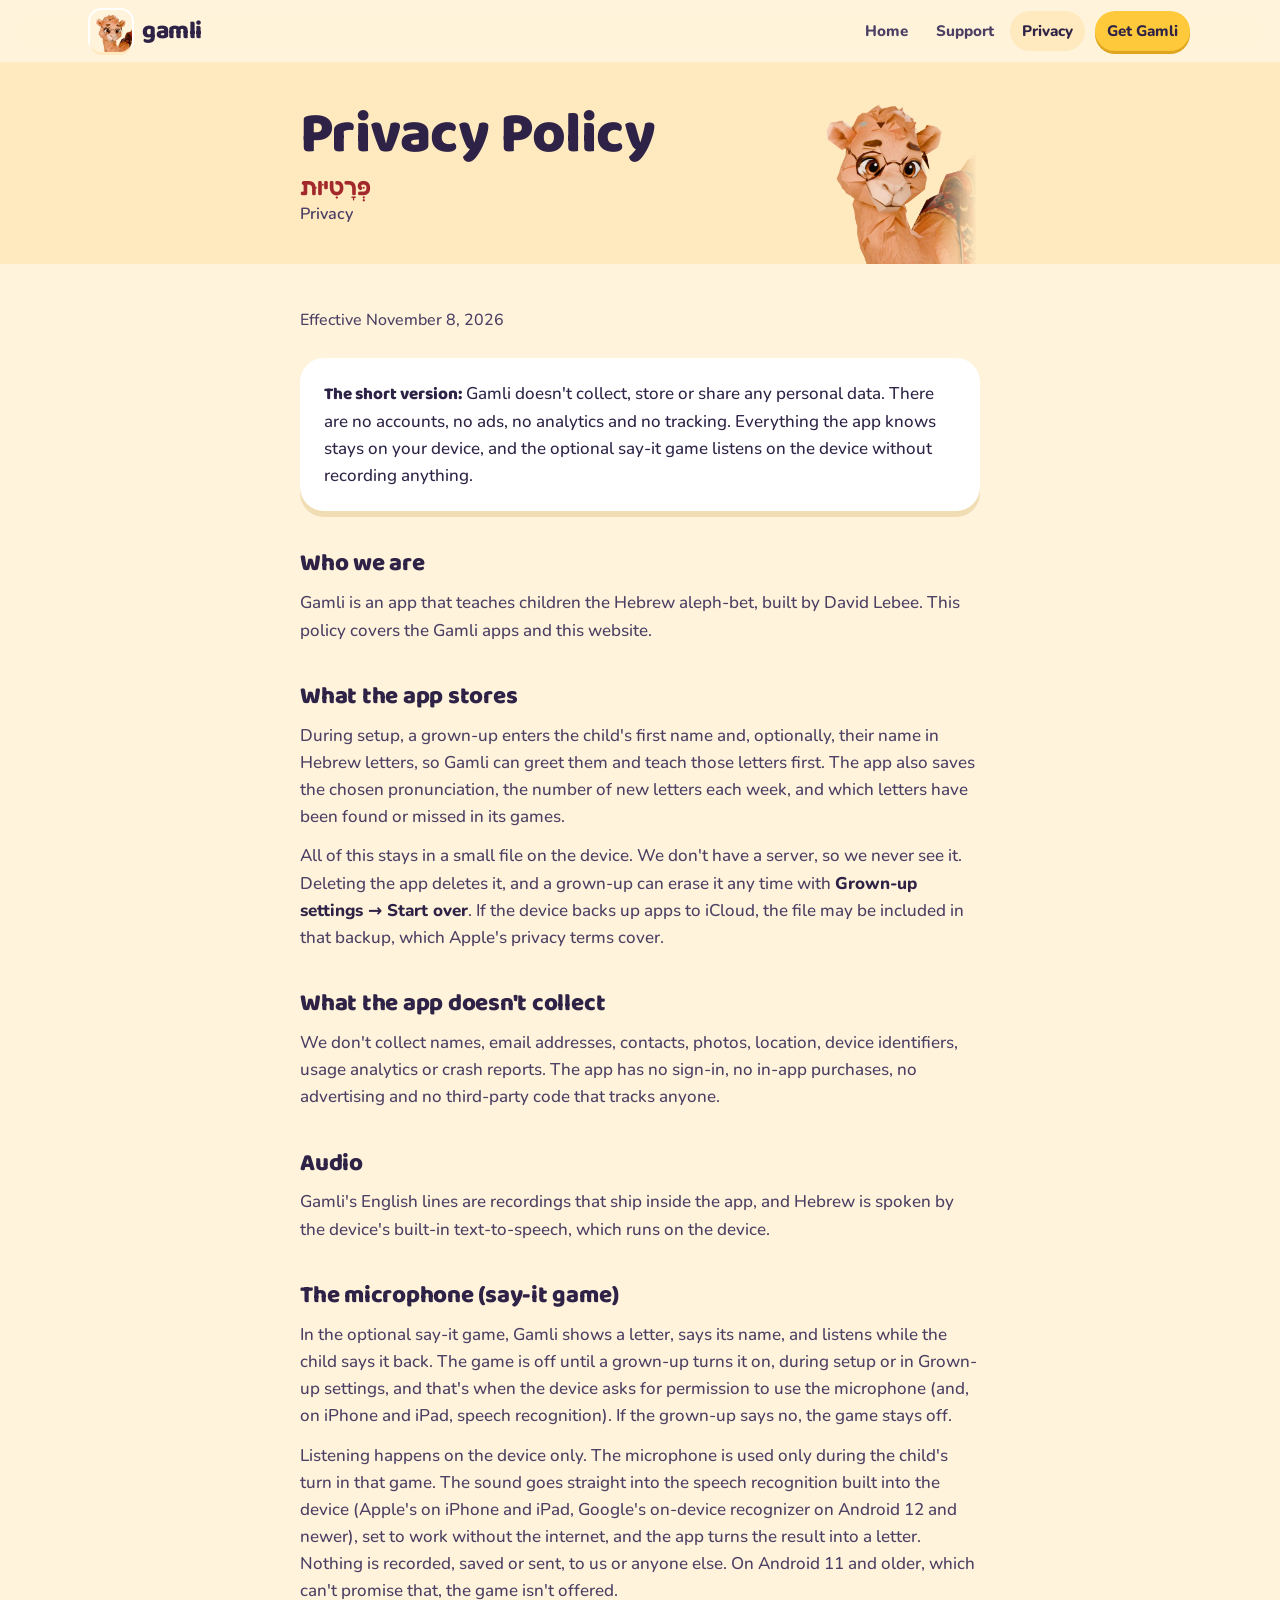
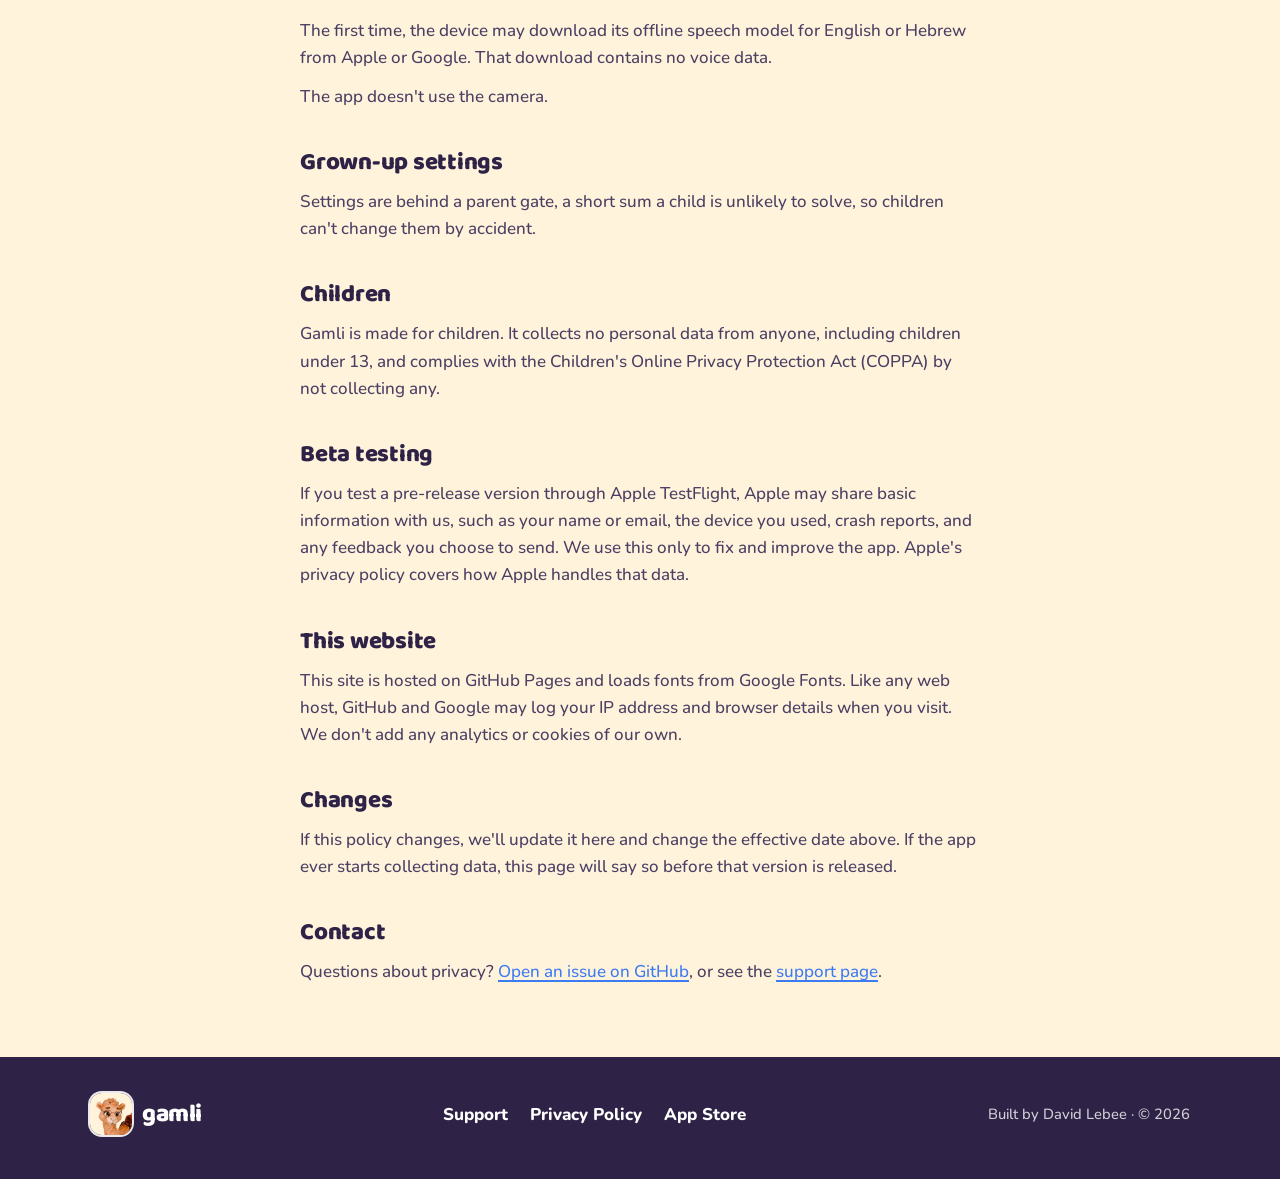
==== commit ef99b9d6: "Privacy: the say-it game's on-device microphone use Co-Authored-By: Claude Opus 5.5 <noreply@anthrop" ====
--- a/privacy/index.html
+++ b/privacy/index.html
@@ -37,10 +37,10 @@
 </section>
 
 <main class="narrow doc">
-  <p class="meta">Effective October 12, 2026</p>
+  <p class="meta">Effective November 8, 2026</p>
 
   <div class="summary">
-    <p><b>The short version:</b> Gamli doesn't collect, store or share any personal data. There are no accounts, no ads, no analytics and no tracking. Everything the app knows stays on your device.</p>
+    <p><b>The short version:</b> Gamli doesn't collect, store or share any personal data. There are no accounts, no ads, no analytics and no tracking. Everything the app knows stays on your device, and the optional say-it game listens on the device without recording anything.</p>
   </div>
 
   <h2>Who we are</h2>
@@ -54,7 +54,13 @@
   <p>We don't collect names, email addresses, contacts, photos, location, device identifiers, usage analytics or crash reports. The app has no sign-in, no in-app purchases, no advertising and no third-party code that tracks anyone.</p>
 
   <h2>Audio</h2>
-  <p>Gamli's English lines are recordings that ship inside the app, and Hebrew is spoken by the device's built-in text-to-speech, which runs on the device. The app doesn't record audio and doesn't use the microphone or camera.</p>
+  <p>Gamli's English lines are recordings that ship inside the app, and Hebrew is spoken by the device's built-in text-to-speech, which runs on the device.</p>
+
+  <h2>The microphone (say-it game)</h2>
+  <p>In the optional say-it game, Gamli shows a letter, says its name, and listens while the child says it back. The game is off until a grown-up turns it on, during setup or in Grown-up settings, and that's when the device asks for permission to use the microphone (and, on iPhone and iPad, speech recognition). If the grown-up says no, the game stays off.</p>
+  <p>Listening happens on the device only. The microphone is used only during the child's turn in that game. The sound goes straight into the speech recognition built into the device (Apple's on iPhone and iPad, Google's on-device recognizer on Android 12 and newer), set to work without the internet, and the app turns the result into a letter. Nothing is recorded, saved or sent, to us or anyone else. On Android 11 and older, which can't promise that, the game isn't offered.</p>
+  <p>The first time, the device may download its offline speech model for English or Hebrew from Apple or Google. That download contains no voice data.</p>
+  <p>The app doesn't use the camera.</p>
 
   <h2>Grown-up settings</h2>
   <p>Settings are behind a parent gate, a short sum a child is unlikely to solve, so children can't change them by accident.</p>
